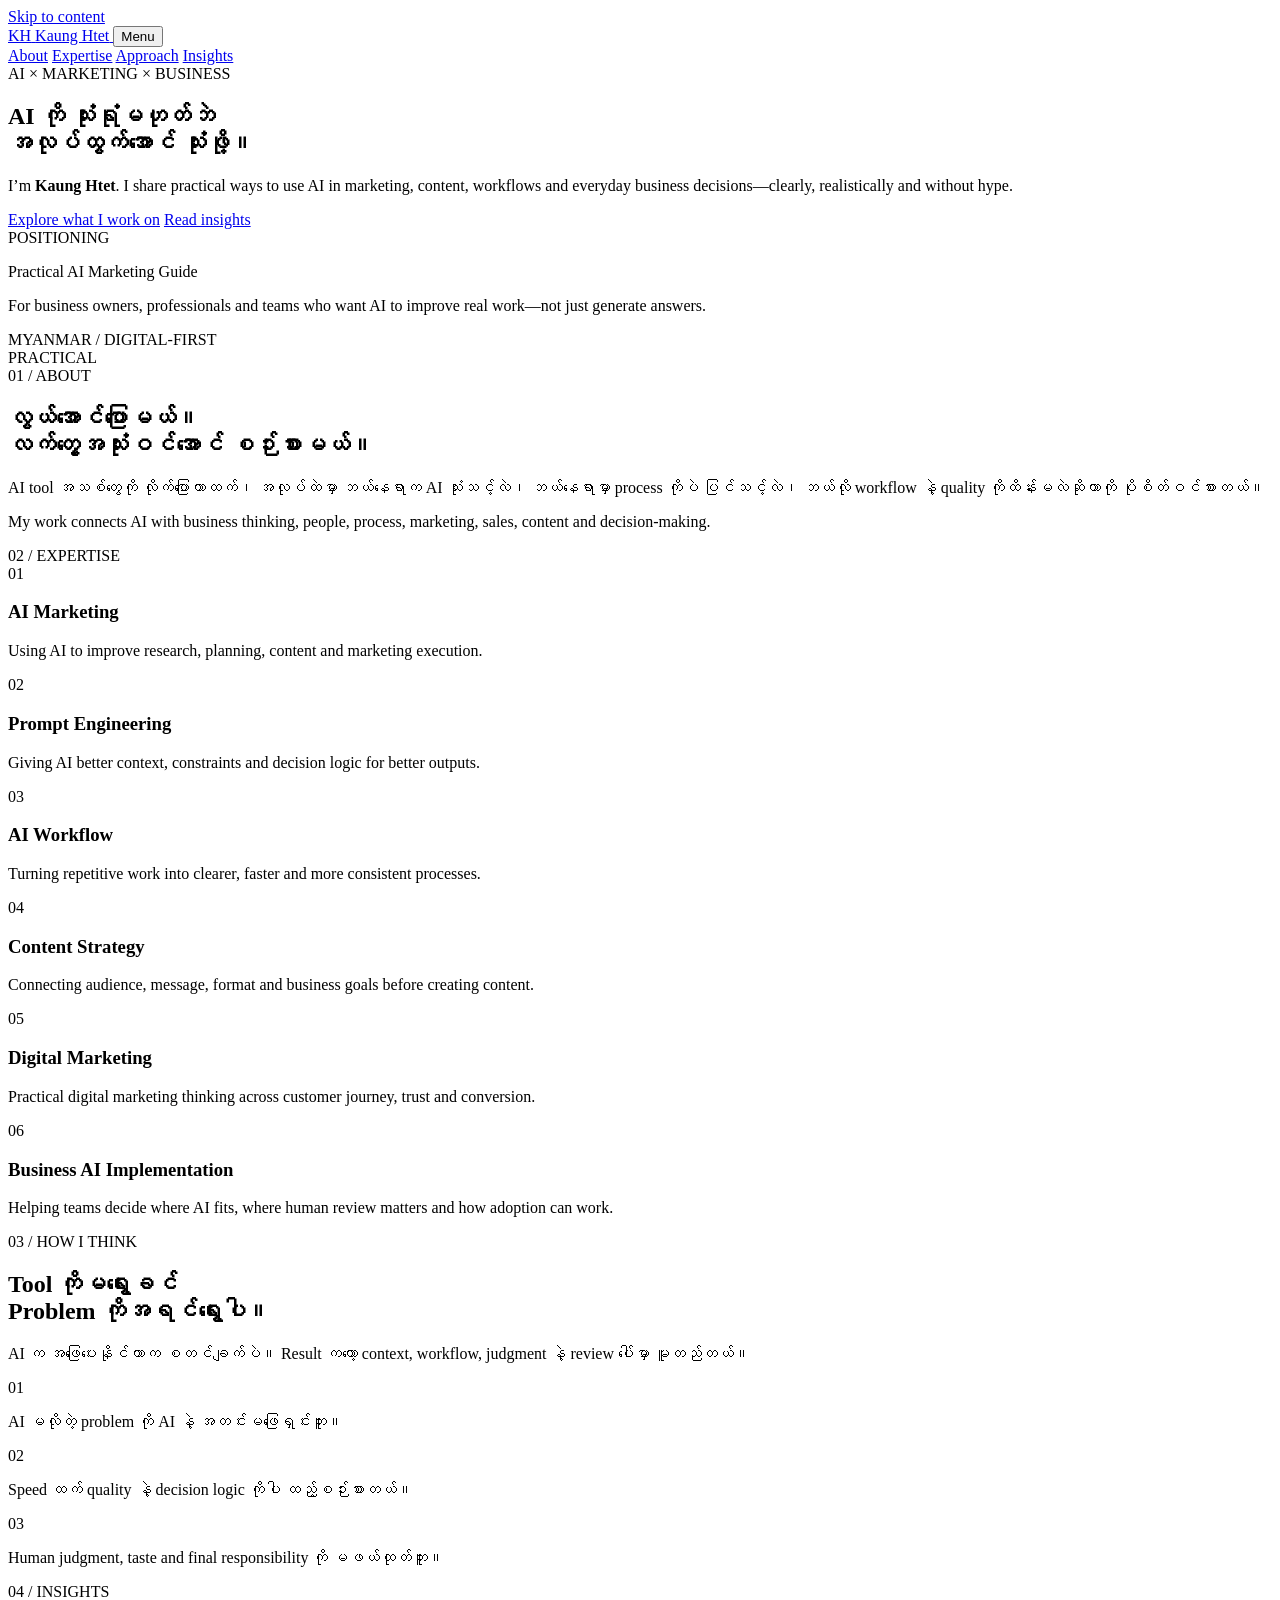
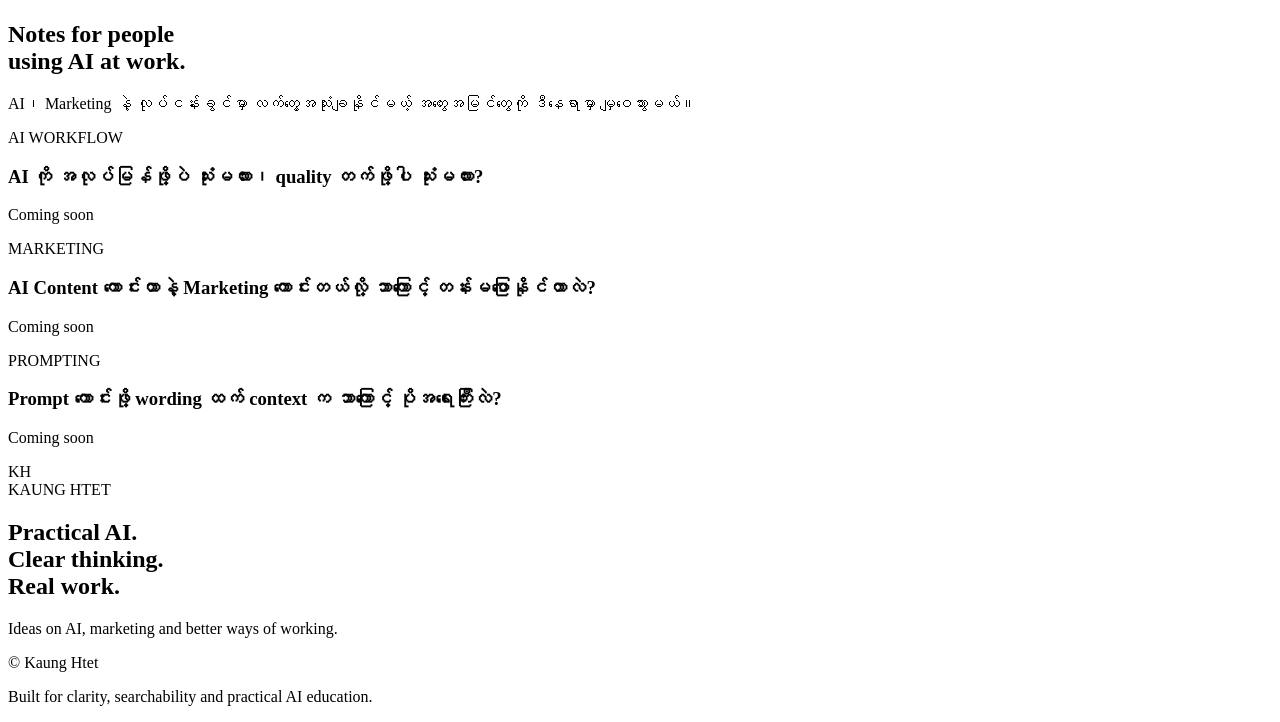
==== index.html @ af79328b "Publish Kaung Htet personal website" ====
<!doctype html>
<html lang="en">
<head>
  <meta charset="utf-8" />
  <meta name="viewport" content="width=device-width, initial-scale=1" />
  <title>Kaung Htet — AI Marketing & Business AI</title>
  <meta name="description" content="Kaung Htet shares practical AI marketing, prompt engineering, AI workflow, content strategy, digital marketing, and business AI implementation for Myanmar businesses and professionals." />
  <meta name="robots" content="index,follow,max-image-preview:large,max-snippet:-1,max-video-preview:-1" />
  <meta name="theme-color" content="#F3EFE8" />
  <link rel="canonical" href="https://aungcocoadesigner-cpu.github.io/" />
  <meta property="og:type" content="website" />
  <meta property="og:url" content="https://aungcocoadesigner-cpu.github.io/" />
  <meta property="og:title" content="Kaung Htet — AI Marketing & Business AI" />
  <meta property="og:description" content="Practical AI for marketing, workflow and real business use." />
  <meta property="og:locale" content="en_US" />
  <meta property="og:locale:alternate" content="my_MM" />
  <meta name="twitter:card" content="summary_large_image" />
  <link rel="stylesheet" href="styles.css" />
  <script type="application/ld+json">
  {
    "@context": "https://schema.org",
    "@type": "ProfilePage",
    "name": "Kaung Htet",
    "url": "https://aungcocoadesigner-cpu.github.io/",
    "mainEntity": {
      "@type": "Person",
      "name": "Kaung Htet",
      "url": "https://aungcocoadesigner-cpu.github.io/",
      "jobTitle": "AI Marketing & Business AI Practitioner",
      "description": "Practical AI marketing, prompt engineering, AI workflow, content strategy, digital marketing and business AI implementation.",
      "knowsAbout": [
        "AI Marketing",
        "Prompt Engineering",
        "AI Workflow",
        "Content Strategy",
        "Digital Marketing",
        "Business AI Implementation"
      ]
    }
  }
  </script>
</head>
<body>
  <a class="skip-link" href="#main">Skip to content</a>

  <header class="site-header">
    <div class="shell nav-wrap">
      <a class="brand" href="#top" aria-label="Kaung Htet home">
        <span class="brand-mark">KH</span>
        <span>Kaung Htet</span>
      </a>
      <button class="menu-button" type="button" aria-expanded="false" aria-controls="site-nav">Menu</button>
      <nav id="site-nav" class="site-nav" aria-label="Primary navigation">
        <a href="#about">About</a>
        <a href="#expertise">Expertise</a>
        <a href="#thinking">Approach</a>
        <a href="#insights">Insights</a>
      </nav>
    </div>
  </header>

  <main id="main">
    <section id="top" class="hero shell">
      <div class="eyebrow">AI × MARKETING × BUSINESS</div>
      <div class="hero-grid">
        <div>
          <h1 lang="my">AI ကို သုံးရုံမဟုတ်ဘဲ<br><span>အလုပ်ထွက်အောင် သုံးဖို့။</span></h1>
          <p class="hero-copy">
            I’m <strong>Kaung Htet</strong>. I share practical ways to use AI in marketing,
            content, workflows and everyday business decisions—clearly, realistically and without hype.
          </p>
          <div class="hero-actions">
            <a class="button primary" href="#expertise">Explore what I work on</a>
            <a class="button ghost" href="#insights">Read insights</a>
          </div>
        </div>
        <aside class="hero-card" aria-label="Profile summary">
          <span class="micro">POSITIONING</span>
          <p class="big-card-copy">Practical AI Marketing Guide</p>
          <p>For business owners, professionals and teams who want AI to improve real work—not just generate answers.</p>
          <div class="card-rule"></div>
          <span class="micro">MYANMAR / DIGITAL-FIRST</span>
        </aside>
      </div>
      <div class="hero-word" aria-hidden="true">PRACTICAL</div>
    </section>

    <section id="about" class="section shell">
      <div class="section-label">01 / ABOUT</div>
      <div class="two-col">
        <h2 lang="my">လွယ်အောင်ပြောမယ်။<br>လက်တွေ့အသုံးဝင်အောင် စဉ်းစားမယ်။</h2>
        <div class="prose">
          <p>
            AI tool အသစ်တွေကို လိုက်ပြောတာထက်၊ အလုပ်ထဲမှာ ဘယ်နေရာက AI သုံးသင့်လဲ၊
            ဘယ်နေရာမှာ process ကိုပဲ ပြင်သင့်လဲ၊ ဘယ်လို workflow နဲ့ quality ကိုထိန်းမလဲဆိုတာကို ပိုစိတ်ဝင်စားတယ်။
          </p>
          <p>
            My work connects AI with business thinking, people, process, marketing, sales, content and decision-making.
          </p>
        </div>
      </div>
    </section>

    <section id="expertise" class="section shell">
      <div class="section-label">02 / EXPERTISE</div>
      <div class="expertise-grid">
        <article class="expertise-card"><span>01</span><h3>AI Marketing</h3><p>Using AI to improve research, planning, content and marketing execution.</p></article>
        <article class="expertise-card"><span>02</span><h3>Prompt Engineering</h3><p>Giving AI better context, constraints and decision logic for better outputs.</p></article>
        <article class="expertise-card"><span>03</span><h3>AI Workflow</h3><p>Turning repetitive work into clearer, faster and more consistent processes.</p></article>
        <article class="expertise-card"><span>04</span><h3>Content Strategy</h3><p>Connecting audience, message, format and business goals before creating content.</p></article>
        <article class="expertise-card"><span>05</span><h3>Digital Marketing</h3><p>Practical digital marketing thinking across customer journey, trust and conversion.</p></article>
        <article class="expertise-card"><span>06</span><h3>Business AI Implementation</h3><p>Helping teams decide where AI fits, where human review matters and how adoption can work.</p></article>
      </div>
    </section>

    <section id="thinking" class="section inverse">
      <div class="shell">
        <div class="section-label light">03 / HOW I THINK</div>
        <div class="thinking-grid">
          <h2 lang="my">Tool ကိုမရွေးခင်<br>Problem ကိုအရင်ရွေးပါ။</h2>
          <div>
            <p class="lead">AI က အဖြေပေးနိုင်တာက စတင်ချက်ပဲ။ Result ကတော့ context, workflow, judgment နဲ့ review ပေါ်မှာ မူတည်တယ်။</p>
            <div class="principles">
              <div><span>01</span><p>AI မလိုတဲ့ problem ကို AI နဲ့ အတင်းမဖြေရှင်းဘူး။</p></div>
              <div><span>02</span><p>Speed ထက် quality နဲ့ decision logic ကိုပါ ထည့်စဉ်းစားတယ်။</p></div>
              <div><span>03</span><p>Human judgment, taste and final responsibility ကို မဖယ်ထုတ်ဘူး။</p></div>
            </div>
          </div>
        </div>
      </div>
    </section>

    <section id="insights" class="section shell">
      <div class="section-label">04 / INSIGHTS</div>
      <div class="two-col insights-head">
        <h2>Notes for people<br>using AI at work.</h2>
        <p>AI၊ Marketing နဲ့ လုပ်ငန်းခွင်မှာ လက်တွေ့အသုံးချနိုင်မယ့် အတွေးအမြင်တွေကို ဒီနေရာမှာ မျှဝေသွားမယ်။</p>
      </div>
      <div class="insight-list">
        <article><span class="tag">AI WORKFLOW</span><h3>AI ကို အလုပ်မြန်ဖို့ပဲ သုံးမလား၊ quality တက်ဖို့ပါ သုံးမလား?</h3><p>Coming soon</p></article>
        <article><span class="tag">MARKETING</span><h3>AI Content ကောင်းတာနဲ့ Marketing ကောင်းတယ်လို့ ဘာကြောင့် တန်းမပြောနိုင်တာလဲ?</h3><p>Coming soon</p></article>
        <article><span class="tag">PROMPTING</span><h3>Prompt ကောင်းဖို့ wording ထက် context က ဘာကြောင့် ပိုအရေးကြီးလဲ?</h3><p>Coming soon</p></article>
      </div>
    </section>

    <section class="section shell final-cta">
      <div class="accent-box">KH</div>
      <div>
        <span class="micro">KAUNG HTET</span>
        <h2>Practical AI.<br>Clear thinking.<br>Real work.</h2>
      </div>
      <p class="small-note">Ideas on AI, marketing and better ways of working.</p>
    </section>
  </main>

  <footer class="site-footer">
    <div class="shell footer-grid">
      <p>© <span id="year"></span> Kaung Htet</p>
      <p>Built for clarity, searchability and practical AI education.</p>
    </div>
  </footer>

  <script src="script.js"></script>
</body>
</html>
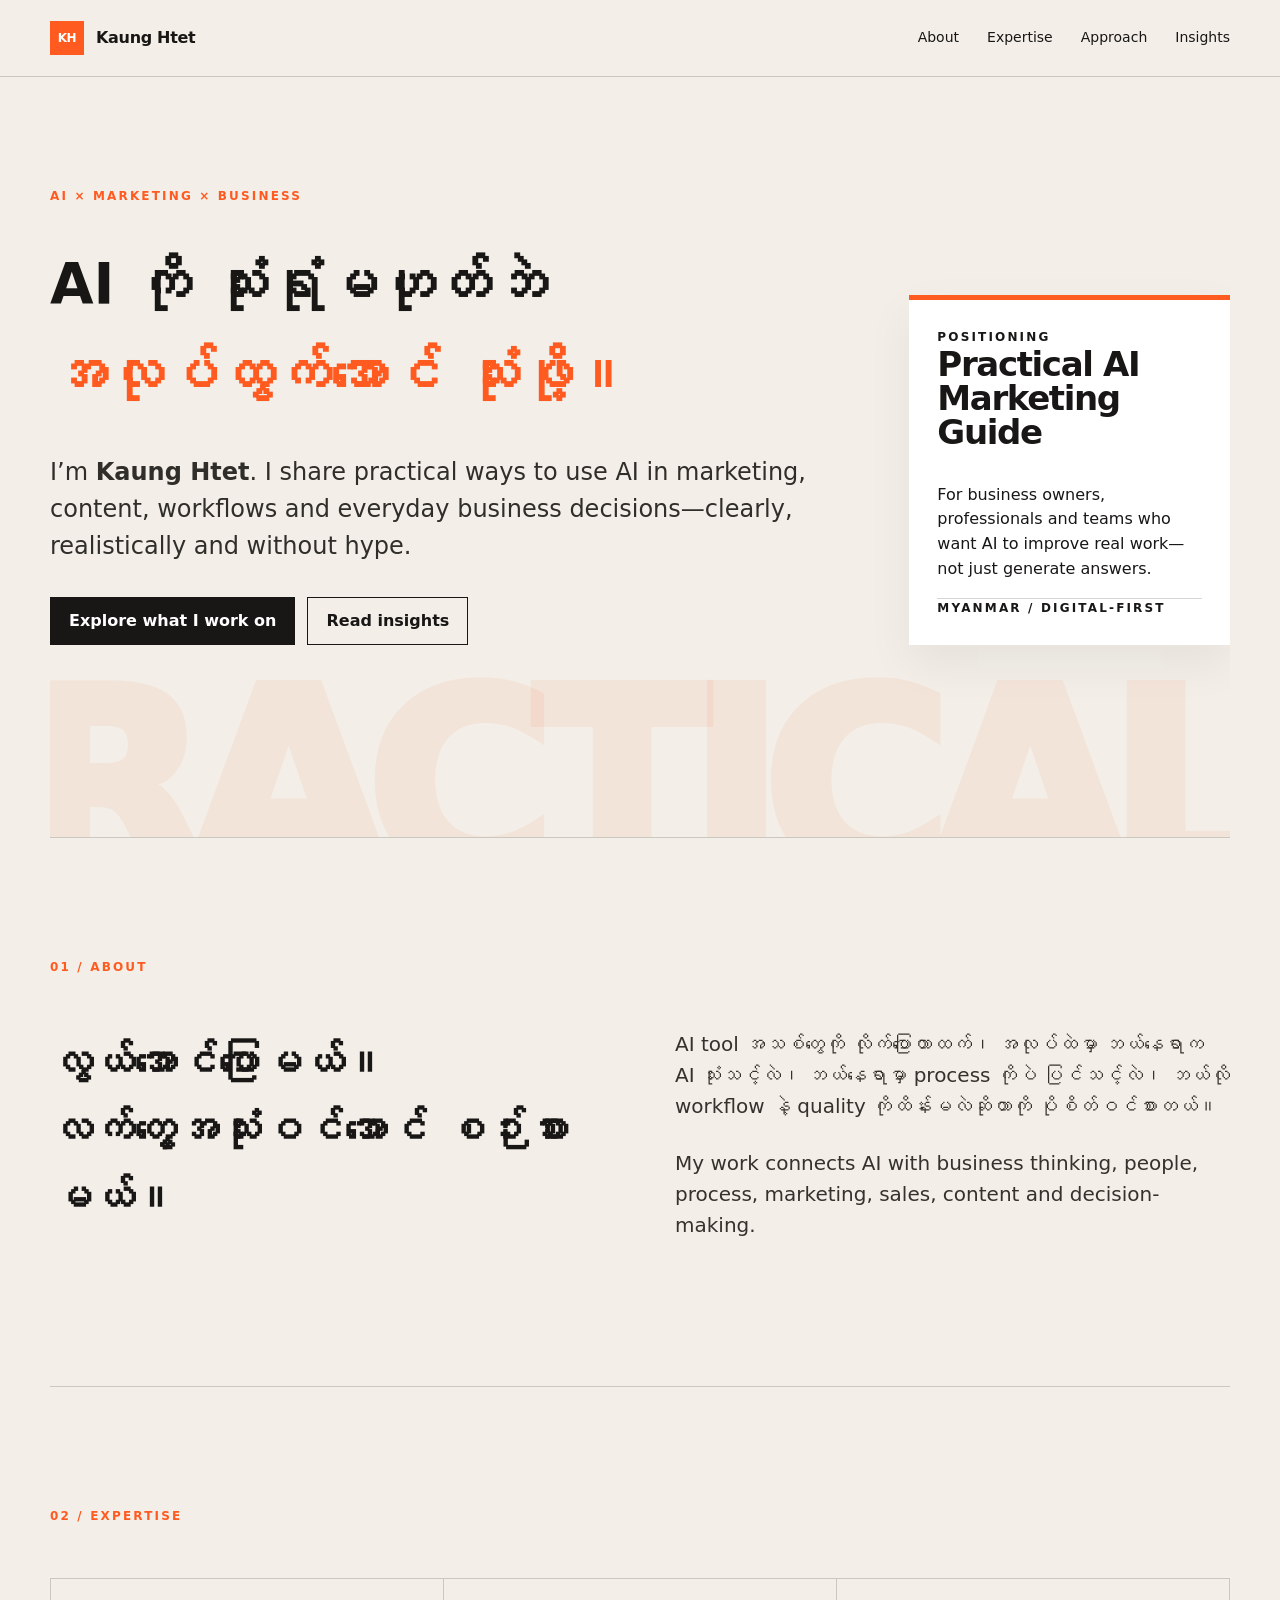
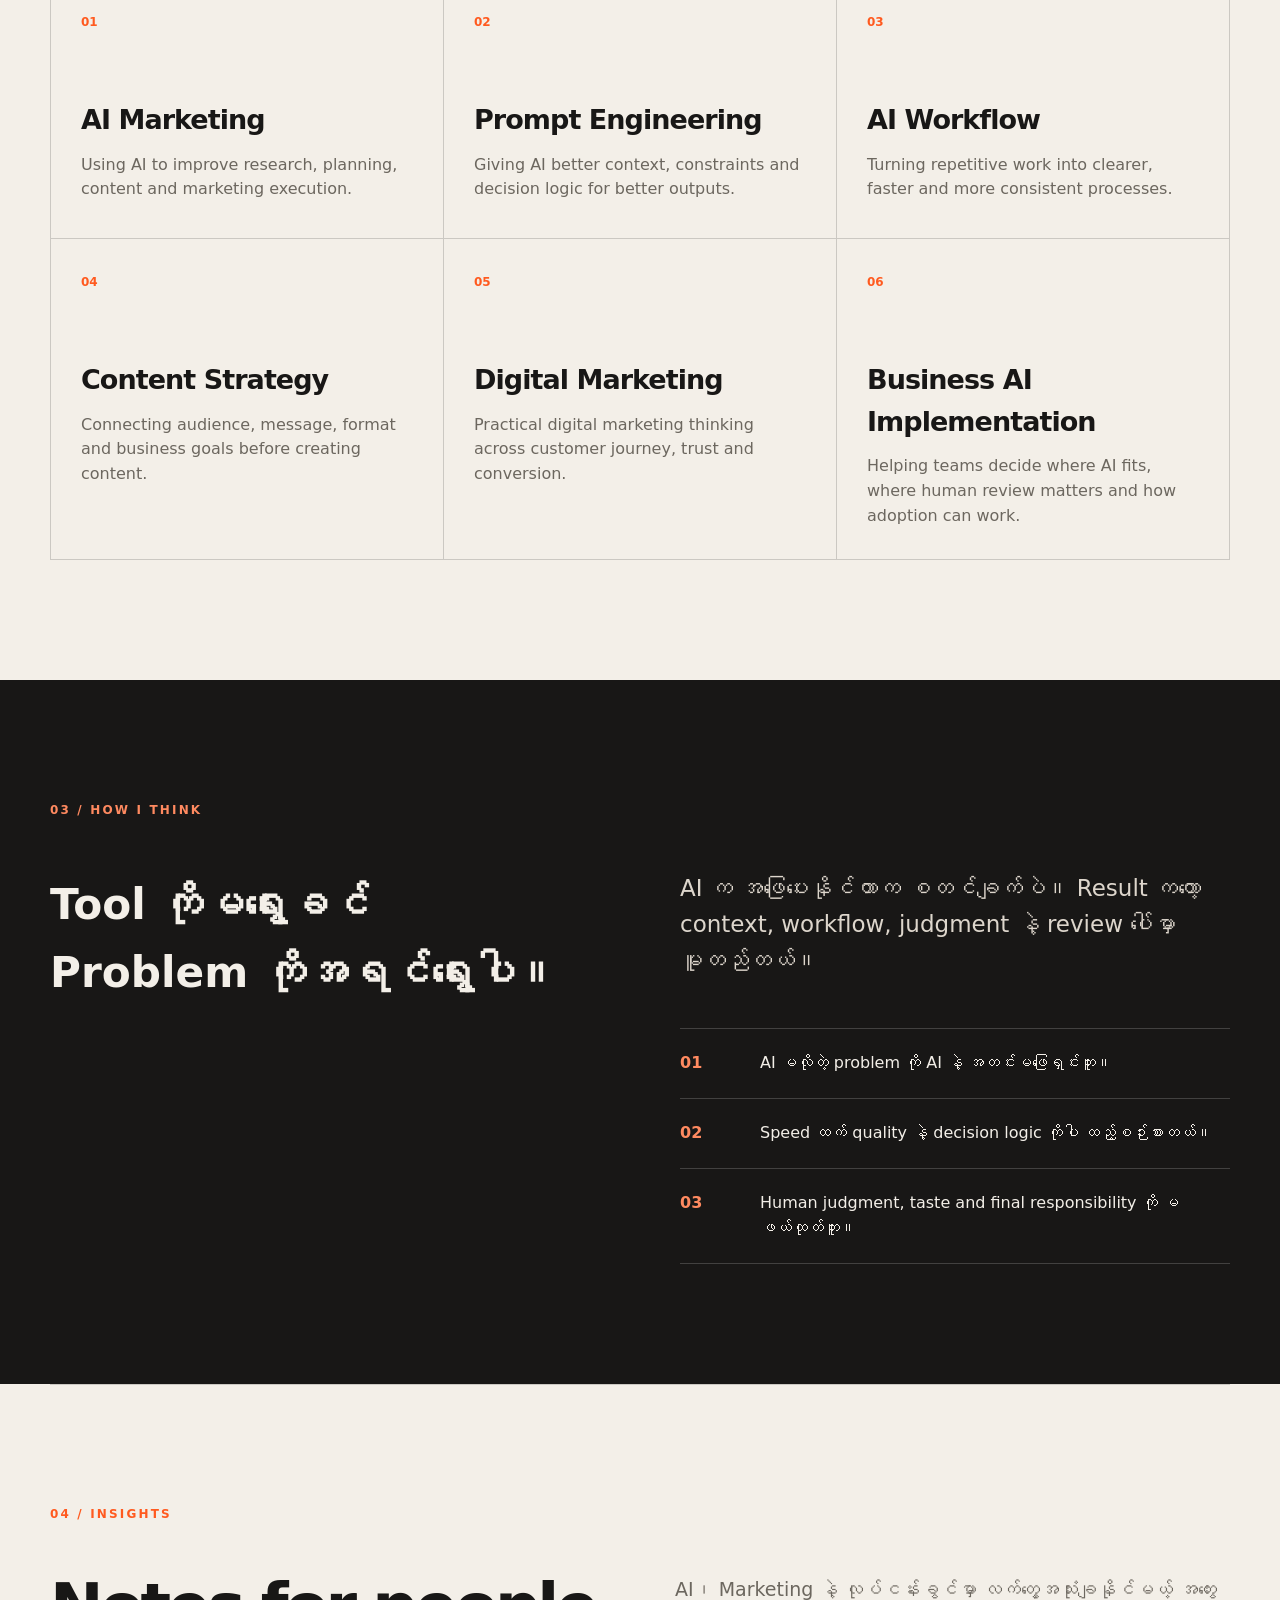
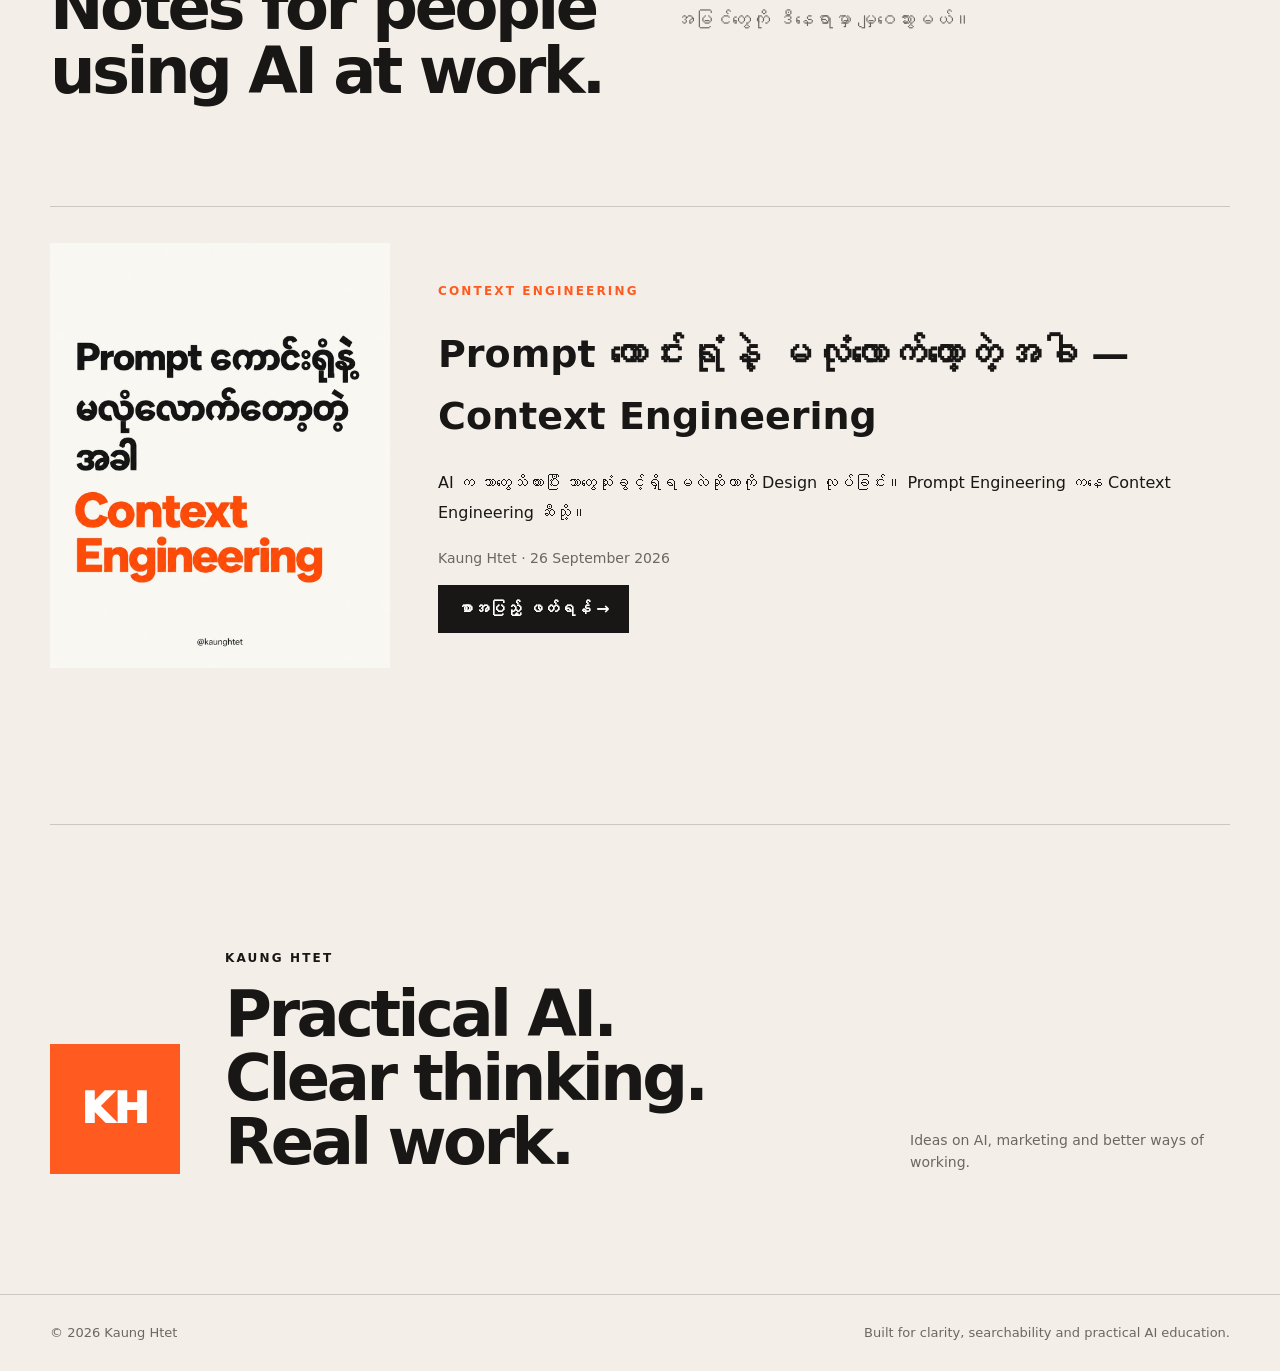
==== commit 28419cd0: "Publish Context Engineering article with approved cover" ====
--- a/index.html
+++ b/index.html
@@ -16,6 +16,7 @@
   <meta property="og:locale:alternate" content="my_MM" />
   <meta name="twitter:card" content="summary_large_image" />
   <link rel="stylesheet" href="styles.css" />
+  <link rel="stylesheet" href="posts.css" />
   <script type="application/ld+json">
   {
     "@context": "https://schema.org",
@@ -136,11 +137,9 @@
         <h2>Notes for people<br>using AI at work.</h2>
         <p>AI၊ Marketing နဲ့ လုပ်ငန်းခွင်မှာ လက်တွေ့အသုံးချနိုင်မယ့် အတွေးအမြင်တွေကို ဒီနေရာမှာ မျှဝေသွားမယ်။</p>
       </div>
-      <div class="insight-list">
-        <article><span class="tag">AI WORKFLOW</span><h3>AI ကို အလုပ်မြန်ဖို့ပဲ သုံးမလား၊ quality တက်ဖို့ပါ သုံးမလား?</h3><p>Coming soon</p></article>
-        <article><span class="tag">MARKETING</span><h3>AI Content ကောင်းတာနဲ့ Marketing ကောင်းတယ်လို့ ဘာကြောင့် တန်းမပြောနိုင်တာလဲ?</h3><p>Coming soon</p></article>
-        <article><span class="tag">PROMPTING</span><h3>Prompt ကောင်းဖို့ wording ထက် context က ဘာကြောင့် ပိုအရေးကြီးလဲ?</h3><p>Coming soon</p></article>
-      </div>
+      <article class="post-preview">
+<a class="post-preview-image" href="/insights/context-engineering/" aria-label="Prompt ကောင်းရုံနဲ့ မလုံလောက်တော့တဲ့အခါ — Context Engineering"><img src="/assets/context-engineering.webp" width="1122" height="1402" alt="Context Engineering — @kaunghtet" loading="lazy"></a>
+<div><span class="tag">CONTEXT ENGINEERING</span><h3 lang="my"><a href="/insights/context-engineering/">Prompt ကောင်းရုံနဲ့ မလုံလောက်တော့တဲ့အခါ — Context Engineering</a></h3><p lang="my">AI က ဘာတွေသိထားပြီး ဘာတွေသုံးခွင့်ရှိရမလဲဆိုတာကို Design လုပ်ခြင်း။ Prompt Engineering ကနေ Context Engineering ဆီသို့။</p><p class="post-meta">Kaung Htet · 26 September 2026</p><a class="button primary" href="/insights/context-engineering/">စာအပြည့် ဖတ်ရန် →</a></div></article>
     </section>
 
     <section class="section shell final-cta">
@@ -163,3 +162,4 @@
   <script src="script.js"></script>
 </body>
 </html>
+
--- a/styles.css
+++ b/styles.css
@@ -0,0 +1,124 @@
+:root {
+  --paper: #f3efe8;
+  --ink: #181716;
+  --muted: #6c675f;
+  --accent: #ff5a1f;
+  --line: rgba(24, 23, 22, 0.18);
+  --max: 1180px;
+}
+
+* { box-sizing: border-box; }
+html { scroll-behavior: smooth; }
+body {
+  margin: 0;
+  background: var(--paper);
+  color: var(--ink);
+  font-family: Inter, ui-sans-serif, system-ui, -apple-system, BlinkMacSystemFont, "Segoe UI", sans-serif;
+  line-height: 1.55;
+}
+a { color: inherit; }
+.shell { width: min(var(--max), calc(100% - 40px)); margin: 0 auto; }
+.skip-link { position:absolute; left:-9999px; }
+.skip-link:focus { left:20px; top:20px; z-index:999; background:#fff; padding:10px 14px; }
+
+.site-header {
+  position: sticky; top: 0; z-index: 20;
+  background: color-mix(in srgb, var(--paper) 90%, transparent);
+  backdrop-filter: blur(14px);
+  border-bottom: 1px solid var(--line);
+}
+.nav-wrap { height: 76px; display:flex; align-items:center; justify-content:space-between; gap:24px; }
+.brand { display:flex; align-items:center; gap:12px; text-decoration:none; font-weight:800; letter-spacing:-0.02em; }
+.brand-mark { display:grid; place-items:center; width:34px; height:34px; background:var(--accent); color:#fff; font-size:12px; }
+.site-nav { display:flex; gap:28px; font-size:14px; }
+.site-nav a { text-decoration:none; }
+.site-nav a:hover { color:var(--accent); }
+.menu-button { display:none; border:1px solid var(--ink); background:transparent; padding:8px 12px; font:inherit; }
+
+.hero { position:relative; min-height:760px; padding-top:110px; padding-bottom:80px; overflow:hidden; }
+.eyebrow, .section-label, .micro, .tag { font-size:12px; letter-spacing:.18em; text-transform:uppercase; font-weight:800; }
+.eyebrow { color:var(--accent); margin-bottom:34px; }
+.hero-grid { display:grid; grid-template-columns: minmax(0,1.6fr) minmax(280px,.65fr); gap:70px; align-items:end; }
+h1, h2, h3, p { margin-top:0; }
+h1 { font-size:clamp(54px, 7vw, 100px); line-height:.95; letter-spacing:-.065em; margin-bottom:34px; max-width:900px; }
+h1 span { color:var(--accent); }
+.hero-copy { max-width:760px; font-size:clamp(18px,2vw,24px); color:#302e2a; }
+.hero-actions { display:flex; flex-wrap:wrap; gap:12px; margin-top:32px; }
+.button { display:inline-flex; align-items:center; justify-content:center; min-height:48px; padding:0 18px; text-decoration:none; border:1px solid var(--ink); font-weight:750; }
+.button.primary { background:var(--ink); color:#fff; }
+.button.ghost:hover { background:#fff; }
+.hero-card { border-top:5px solid var(--accent); background:#fff; padding:28px; min-height:320px; display:flex; flex-direction:column; justify-content:space-between; box-shadow: 0 18px 45px rgba(0,0,0,.06); }
+.big-card-copy { font-size:34px; line-height:1; letter-spacing:-.04em; font-weight:900; }
+.card-rule { height:1px; background:var(--line); }
+.hero-word { position:absolute; right:-16px; bottom:-80px; font-size:clamp(120px,20vw,300px); line-height:1; font-weight:950; letter-spacing:-.08em; color:rgba(255,90,31,.07); pointer-events:none; }
+
+.section { padding:120px 0; border-top:1px solid var(--line); }
+.section-label { color:var(--accent); margin-bottom:52px; }
+.section-label.light { color:#ff8a60; }
+.two-col { display:grid; grid-template-columns:1fr 1fr; gap:70px; align-items:start; }
+h2 { font-size:clamp(42px,5vw,72px); line-height:1; letter-spacing:-.055em; }
+.prose { font-size:20px; color:#35322d; }
+.prose p + p { margin-top:26px; }
+
+.expertise-grid { display:grid; grid-template-columns:repeat(3, 1fr); border-top:1px solid var(--line); border-left:1px solid var(--line); }
+.expertise-card { padding:30px; min-height:260px; border-right:1px solid var(--line); border-bottom:1px solid var(--line); }
+.expertise-card > span { color:var(--accent); font-size:12px; font-weight:900; }
+.expertise-card h3 { margin:65px 0 12px; font-size:27px; letter-spacing:-.035em; }
+.expertise-card p { color:var(--muted); margin-bottom:0; }
+
+.inverse { background:var(--ink); color:var(--paper); }
+.thinking-grid { display:grid; grid-template-columns:1fr 1fr; gap:80px; }
+.lead { font-size:23px; color:#ddd6cc; }
+.principles { margin-top:50px; border-top:1px solid rgba(255,255,255,.18); }
+.principles > div { display:grid; grid-template-columns:70px 1fr; gap:10px; padding:22px 0; border-bottom:1px solid rgba(255,255,255,.18); }
+.principles span { color:#ff8a60; font-weight:900; }
+.principles p { margin:0; }
+
+.insights-head { margin-bottom:50px; }
+.insights-head > p { font-size:19px; color:var(--muted); max-width:560px; }
+.insight-list { border-top:1px solid var(--line); }
+.insight-list article { display:grid; grid-template-columns:180px 1fr 100px; gap:28px; align-items:center; padding:26px 0; border-bottom:1px solid var(--line); }
+.insight-list h3 { font-size:24px; letter-spacing:-.03em; margin:0; }
+.insight-list p { margin:0; color:var(--muted); text-align:right; }
+.tag { color:var(--accent); }
+
+.final-cta { display:grid; grid-template-columns:130px 1fr minmax(220px, .5fr); gap:45px; align-items:end; }
+.accent-box { width:130px; aspect-ratio:1; display:grid; place-items:center; background:var(--accent); color:#fff; font-size:42px; font-weight:950; }
+.final-cta h2 { margin:12px 0 0; }
+.small-note { color:var(--muted); font-size:14px; margin:0; }
+
+.site-footer { border-top:1px solid var(--line); padding:28px 0; }
+.footer-grid { display:flex; justify-content:space-between; gap:20px; color:var(--muted); font-size:13px; }
+.footer-grid p { margin:0; }
+
+@media (max-width: 860px) {
+  .shell { width:min(100% - 28px, var(--max)); }
+  .menu-button { display:block; }
+  .site-nav { display:none; position:absolute; top:76px; left:0; right:0; padding:20px; background:var(--paper); border-bottom:1px solid var(--line); flex-direction:column; }
+  .site-nav.open { display:flex; }
+  .hero { min-height:auto; padding-top:75px; }
+  .hero-grid, .two-col, .thinking-grid, .final-cta { grid-template-columns:1fr; gap:38px; }
+  .hero-card { max-width:520px; }
+  .expertise-grid { grid-template-columns:1fr; }
+  .insight-list article { grid-template-columns:1fr; gap:10px; }
+  .insight-list p { text-align:left; }
+  .final-cta { align-items:start; }
+}
+
+@media (max-width: 520px) {
+  .section { padding:88px 0; }
+  .hero { padding-bottom:60px; }
+  h1 { font-size:52px; }
+  h2 { font-size:42px; }
+  .hero-copy, .prose, .lead { font-size:18px; }
+  .hero-actions { flex-direction:column; }
+  .button { width:100%; }
+  .footer-grid { flex-direction:column; }
+}
+
+/* Give Myanmar stacked characters room to render clearly. */
+[lang="my"] { line-height: 1.6; letter-spacing: 0; overflow-wrap: anywhere; }
+h1[lang="my"] { font-size: clamp(34px, 4.4vw, 62px); }
+h2[lang="my"] { font-size: clamp(30px, 3.3vw, 46px); }
+section[id] { scroll-margin-top: 95px; }
+
--- a/posts.css
+++ b/posts.css
@@ -0,0 +1,25 @@
+/* Posts and article cards */
+.post-preview { display:grid; grid-template-columns:minmax(200px,340px) minmax(0,1fr); gap:48px; align-items:center; padding:36px 0; border-top:1px solid var(--line); }
+.post-preview-image { display:block; background:var(--paper); }
+.post-preview-image img { display:block; width:100%; height:auto; }
+.post-preview h3 { font-size:clamp(25px,3vw,38px); line-height:1.65; margin:20px 0; letter-spacing:0; }
+.post-preview h3 a { text-decoration:none; }
+.post-preview h3 a:hover { color:var(--accent); }
+.post-preview p { line-height:1.9; }
+.post-meta { font-size:14px; color:var(--muted); }
+.post-shell { max-width:880px; width:calc(100% - 40px); margin:0 auto; padding:72px 0 90px; }
+.post-heading h1[lang="my"] { font-size:clamp(29px,4vw,48px); line-height:1.65; margin:24px 0; }
+.post-heading .eyebrow { margin-bottom:16px; }
+.post-cover { margin:44px auto 56px; max-width:560px; }
+.post-cover img { display:block; width:100%; height:auto; }
+.post-body { max-width:740px; margin:auto; font-size:19px; line-height:2; overflow-wrap:anywhere; }
+.post-body p { margin:0 0 28px; }
+.post-body strong { font-weight:750; }
+.post-body ul { padding-left:26px; margin:0 0 32px; }
+.post-body li { margin-bottom:12px; }
+.post-body li::marker { color:var(--accent); }
+.post-body blockquote { border-left:4px solid var(--accent); padding:20px 24px; margin:36px 0; background:#fff9f3; }
+.post-body blockquote p { margin:0; }
+.post-end { max-width:740px; margin:56px auto 0; padding-top:28px; border-top:1px solid var(--line); }
+.back-link { text-decoration:none; font-size:14px; }
+@media(max-width:650px) { .post-preview { grid-template-columns:1fr; gap:24px; } .post-preview-image { max-width:360px; } .post-shell { width:calc(100% - 32px); padding-top:40px; } .post-body { font-size:17px; } .post-body blockquote { padding:16px; } }
